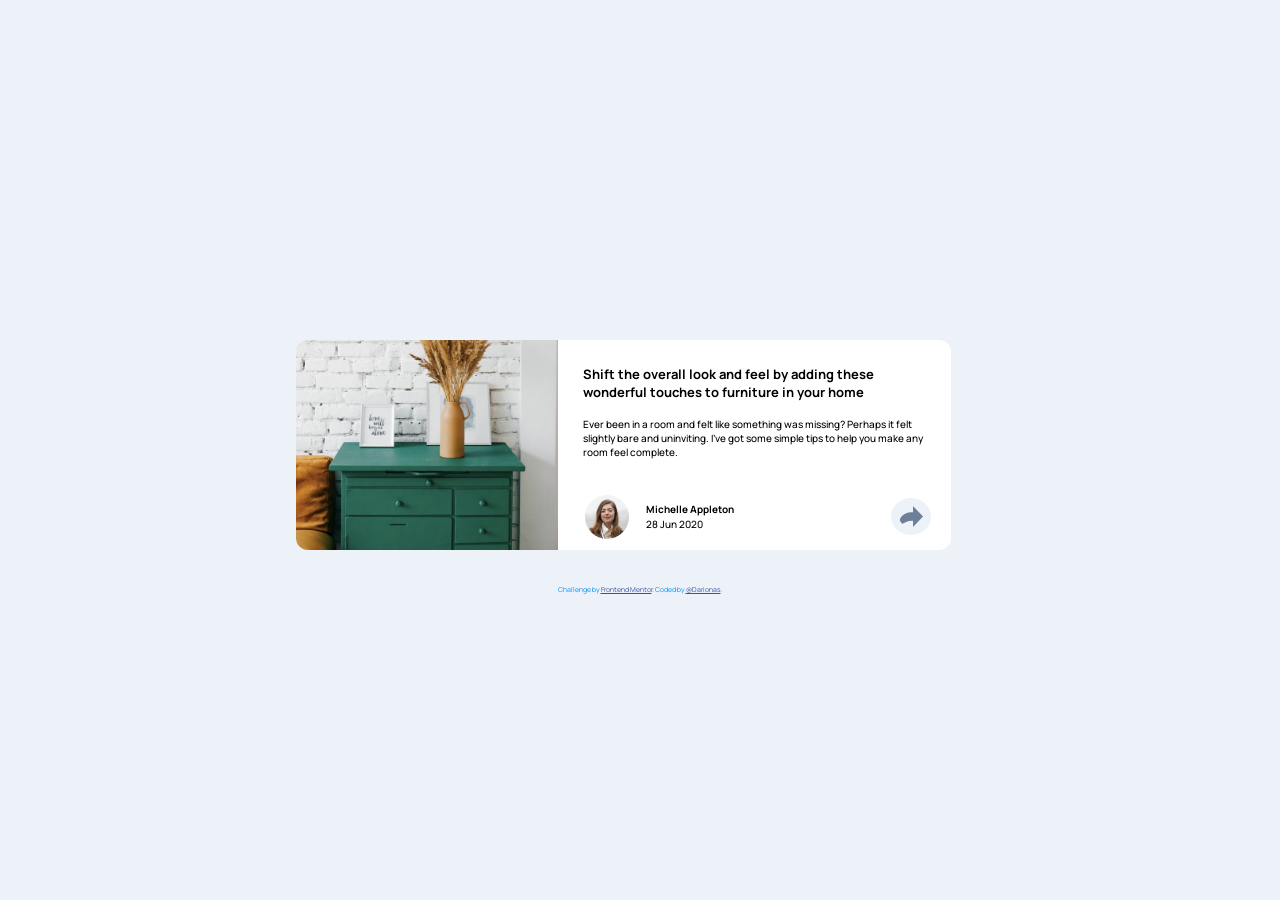
==== index.html @ d231f67f "Update index.html, main.css, main.js" ====
<!DOCTYPE html>
<html lang="en">
<head>
  <meta charset="UTF-8" />
  <title>Frontend Mentor | Interactive card details form</title>
  <meta name="viewport" content="width=device-width, initial-scale=1.0" />
  <meta name="keywords" content="Interactive card details form solution" />
  <meta name="description" content="Interactive card details form challenge on Frontend Mentor" />
  <meta name="author" content="Darius" />
  <link rel="icon" type="image/png" sizes="32x32" href="./images/favicon-32x32.png" />
  <link rel="stylesheet" href="main.css" />
  <script defer src="main.js"></script>
  <script src="https://ajax.googleapis.com/ajax/libs/jquery/3.6.0/jquery.min.js"></script>
</head>
<body>
    <div class="grid-container">
        <div class="imgo">
            <img class="drawing" src="images/drawers.jpg" alt="Drowing"/>
        </div>
        <main class="container">
            <h1 class="heading">Shift the overall look and feel by adding these wonderful touches to furniture in your home</h1>
            <article class="article">Ever been in a room and felt like something was missing? Perhaps it felt slightly bare and 
                uninviting. I've got some simple tips to help you make any room feel complete.
            </article>
            <div class="author">
                <img class="author_photo" src="images/avatar-michelle.jpg" alt="Author photo"/>
                <div class="about_author" >
                    <p class="author_name">Michelle Appleton</p>
                    <p class="date">28 Jun 2020</p>
                </div>
                <div class="arrow_btn">
                    <div class="tooltiptext">
                        <p class="share_tooltip">SHARE </p>
                        <img class="facebook_tooltip" src="images/icon-facebook.svg" alt="Facebook icon" />
                        <img class="twiter_tooltip" src="images/icon-twitter.svg" alt="Twitter icon" />
                        <img class="pinterest_tooltip" src="images/icon-pinterest.svg" alt="Pinterest icon" />
                    </div>
                    <img class="arrow_1" src="images/icon-share.svg" alt="Icon share"/>
                </div>
            </div>
            <div class="icons">
                <p class="text">SHARE</p>
                <img class="facebook_icon" src="images/icon-facebook.svg" alt="Facebook icon"/>
                <img class="twitter_icon" src="images/icon-twitter.svg" alt="Twitter icon"/>
                <img class="pinterest_icon" src="images/icon-pinterest.svg" alt="Pinterest icon"/>
                <img class="arrow_2" src="images/icon-sharew.svg" alt="Icon share"/>
            </div>
        </main>
        <div class="attribution">
            Challenge by <a href="https://www.frontendmentor.io?ref=challenge" target="_blank">Frontend Mentor</a>. 
            Coded by <a href="#">@Darionas</a>.
        </div>
    </div>
</body>
</html>
---- main.css ----
@import url('https://fonts.googleapis.com/css2?family=Manrope:wght@500;700&display=swap');
@import url(reset.css);
@import url(FM_part.css);


:root {
    /* colors */
    --clr-primary-bgr: hsl(210, 46%, 95%);
    --clr-secondary-bgr: hsl(0, 0%, 100%);
    --clr-vdark-grayishBlue:  hsl(217, 19%, 35%);
    --clr-darkBlue: hsl(214, 17%, 51%);
    --clr-grayishBlue: hsl(212, 23%, 69%);

    /* fonts */
    --ff-primary: 'Manrope', sans-serif;
    --fw-500: 500;
    --fw-700: 700;
    /* font-size: 13px; */
}

/* typography */
html {
    /* 62.5% of 16px browser font size is 10px */
    font-size: 62.5%;
    height: 100%;
}

body {
    /* It returns default value of browser (16px) */
    font-size: 1.6em;
    min-height: 100%;
}

p {
    line-height: 1.5;
}

/* typography end */

body {
    font-family: var(--ff-primary);
    background-color: var(--clr-primary-bgr);  
    display: flex;
    justify-content: center;
    align-items: center;
}

/*---------------------Mobile layout-------------------------*/

.grid-container {
    display: grid;
    grid-template-columns: 1fr;
    grid-template-rows: 40% 1fr 1fr;
    grid-template-areas:
        'imgo'
        'container'
        'attribution';
    min-width: 37.5rem;
    justify-items: center;
    /*border: 2px solid green;*/
}

/* style 1st component - mobile */
.imgo {
    display: grid;
    grid-template-columns: 1fr;
    grid-template-areas:
        'drawing';
    width: 80%;
    padding-top: 3rem;
    /*justify-self: center;*/
    /*border: 2px solid yellow;*/
}

.drawing {
    align-self: end;
    border-top-left-radius: 1.2rem;
    border-top-right-radius: 1.2rem;
}

/* style 2nd component - mobile */
.container {
    display: grid;
    grid-template-columns: 1fr;
    grid-template-areas:
        'heading'
        'article'
        'author'
        'icons';
    width: 80%;
    background-color: var(--clr-secondary-bgr); 
    border-bottom-left-radius: 1.2rem;
    border-bottom-right-radius: 1.2rem;   
    align-items: center;
    /*border: 2px solid green;*/
}

.heading {
    font-size: 4vw;
    font-weight: var(--fw-700);
    padding: 1.6rem 1.6rem 0.8rem 1.6rem;
    /*border: 2px solid green;*/
}

.article {
    font-size: 3.7vw;
    font-weight: var(--fw-500);
    padding: 0.8rem 1.6rem 2rem 1.6rem;
    /*border: 2px solid green;*/
}

.author {
    display: grid;
    grid-template-columns: 25% 50% 25%;
    grid-template-areas:
        'author_photo about_author arrow_btn';
    border-bottom-left-radius: 1.2rem;
    border-bottom-right-radius: 1.2rem;
    padding: 1.2rem 0 1.2rem 0;
    align-items: center;
    /*border: 2px solid green;*/
    /*display: none;*/
}

.author_photo {
    width: 60%;
    border-radius: 50%;
    justify-self: center;
    align-self: center;
    /*border: 2px solid green;*/
}

.about_author {
    display: grid;
    grid-template-columns: 1fr;
    grid-template-areas:
        'author_name'
        'date';
    width: 100%;
    justify-items: start;
    /*border: 2px solid green;*/
}

.author_name {
    font-size: 3vw;
    font-weight: var(--fw-700);
    width: 100%;
    align-self: end;
    /*border: 2px solid green;*/
}

.date {
    width: 100%;
    font-size: 3vw;
    font-weight: var(--fw-500);
    /*border: 2px solid green;*/
}

.arrow_btn {
    display: grid;
    grid-template-columns: 1fr;
    grid-template-areas:
        'tooltiptext'
        'arrow_1';
    width: 9vw;
    justify-self: end;
    margin-right: 2rem;
    /*border: 2px solid green;*/
}

.tooltiptext > * {
    display: none;
}

.arrow_1 {
    width: 100%;
    padding: 1.8vw;
    border-radius: 50%;
    justify-self: center;
    align-self: center;
    background-color: var(--clr-primary-bgr);
    /*border: 2px solid green;*/
}

.icons {
    display: grid;
    grid-template-columns: 1.5fr 1fr 1fr 1fr 1fr 1fr;
    grid-template-areas:
        'text facebook_icon twitter_icon pinterest_icon . arrow_2';
    border-bottom-left-radius: 1.2rem;
    border-bottom-right-radius: 1.2rem;
    background-color: var(--clr-vdark-grayishBlue);
    padding: 2.5rem 0 2.5rem 0;
    display: none;
    /*border: 2px solid green;*/
}

.text {
    font-size: 2.6vw;
    font-weight: var(--fw-500);
    color: var(--clr-grayishBlue);
    letter-spacing: 0.4rem;
    justify-self: center;
    align-self: center;
}

.facebook_icon {
    width: 5.5vw;
    justify-self: center;
    align-self: center;
}

.twitter_icon {
    width: 5.5vw;
    justify-self: center;
    align-self: center;
}

.pinterest_icon {
    width: 5.5vw;
    justify-self: center;
    align-self: center;
}

.arrow_2 {
    width: 6vw;
    border-radius: 50%;
    padding: 0.5rem;
    margin-right: 3rem;
    justify-self: center;
    align-self: center;
    color: white;
    background-color: var(--clr-darkBlue);
    /*border: 2px solid green;*/
}

@media only screen and (max-width: 330px) {
    
    .grid-container {
        margin-left: 7rem;
    }

    .arrow_1 {
        width: 10vw;
    }

}

/* style 3rd component - mobile */
/* 3rd component styled in external stylesheet */


/*---------------------Desktop layout-------------------------*/
@media screen and (min-width: 48rem) {
   /* * {
        border: 2px solid green;
    }*/

    .grid-container {
        grid-template-columns: 0.4fr 0.6fr;
        grid-template-rows: 1fr 0.2fr;
        grid-template-areas:
            'imgo container'
            'attribution attribution';
        gap: 0;
        padding-top: 4rem;
        justify-items: center;
        /*border: 2px solid red;*/
    }
        
    .imgo {
        justify-self: end;
        align-items: start;
        padding-top: 0;
        /*border: 2px solid yellow;*/
    }

    .drawing {
        border-bottom-left-radius: 1.2rem;
        border-top-right-radius: 0;
        height: 100%;
    }

    .container {
        justify-self: start;
        align-self: start;
        border-bottom-left-radius: 0;
        border-top-right-radius: 1.2rem;
        height: 100%;
        position: relative;
        /*border: 2px solid blue;*/
    }

    .heading {
        font-size: 1.3rem;
        padding: 2.5rem 2.5rem 0.5rem 2.5rem;
    }

    .article {
        font-size: 1rem;
        /*padding: 0.8rem 1.6rem 1rem 2.5rem;*/
        padding: 1rem 2.5rem 0.5rem 2.5rem;
    }

    .author {
        border-bottom-left-radius: 0;
        padding: 1rem 0 1rem 0;
        margin-top: 2rem;
        visibility: visible;
        /*border: 2px solid green;*/
    }

     .author_photo {
        width: 45%;
    }

    .author_name {
        font-size: 1rem;
        margin-left: -1rem;
    }

    .date {
        font-size: 1rem;
        margin-left: -1rem;
    }

    .arrow_btn {
        width: 4rem;
        position: relative;
    }

    .arrow_1 {
        padding: 0.8rem; 
    }

    .tooltiptext {
        display: grid;
        grid-template-columns: 1fr 1fr 1fr 1fr;
        grid-template-areas:
            'share_tooltip facebook_tooltip twiter_tooltip pinterest_tooltip';
        gap: 0.4rem;
        background-color: var(--clr-vdark-grayishBlue);
        width: 20rem;
        justify-self: center;
        justify-items: center;
        align-items: center;
        border-radius: 0.8rem;
        padding: 1.2rem 1.4rem 1.2rem 1.4rem;
        z-index: 1;
        position: absolute;
        bottom: 2rem;
        display: none;
        /*border: 2px solid green;*/
    }

    .tooltiptext::after {
        content: "";
        position: absolute;
        top: 100%;
        left: 50%;
        margin-left: -1rem;
        border-width: 1rem;
        border-style: solid;
        border-color: var(--clr-vdark-grayishBlue) transparent transparent transparent;
      }  

      [class*='_tooltip'] {
         width: 50%;
         display: grid;
    }

    .share_tooltip{
        width: 100%;
        font-size: 1rem;
        letter-spacing: 0.3rem;
        color: var(--clr-grayishBlue);
        justify-self: center;
    }

    .icons {
        display: none;
    }

/* style 1st component - desktop */

/* style 2nd component - desktop */
    
/* style 3rd component - desktop */
    
}
/*------------------grid area names---------------------------*/

.imgo {
    grid-area: imgo;
}

.drawing {
    grid-area: drawing;
}

.container {
    grid-area: container;
}

.heading {
    grid-area: heading;
}

.article {
    grid-area: article;
}

.author {
    grid-area: author;
}

.author_photo {
    grid-area: author_photo;
}

.about_author {
    grid-area: about_author;
}

.author_name {
    grid-area: author_name;
}

.date {
    grid-area: date;
}

.arrow_btn {
    grid-area: arrow_btn;
}

.arrow_1 {
    grid-area: arrow_1;
}

.tooltiptext {
    grid-area: tooltiptext;
}

.share_tooltip {
    grid-area: share_tooltip;
}

.facebook_tooltip {
    grid-area: facebook_tooltip;
}

.twiter_tooltip {
    grid-area: twiter_tooltip;
}

.pinterest_tooltip {
    grid-area: pinterest_tooltip;
}

.icons {
    grid-area: icons;
}

.text {
    grid-area: text;
}

.facebook_icon {
    grid-area: facebook_icon;
}

.twitter_icon {
    grid-area: twitter_icon;
}

.pinterest_icon {
    grid-area: pinterest_icon;
}

.arrow_2 {
    grid-area: arrow_2;
}

.attribution {
    grid-area: attribution;
}
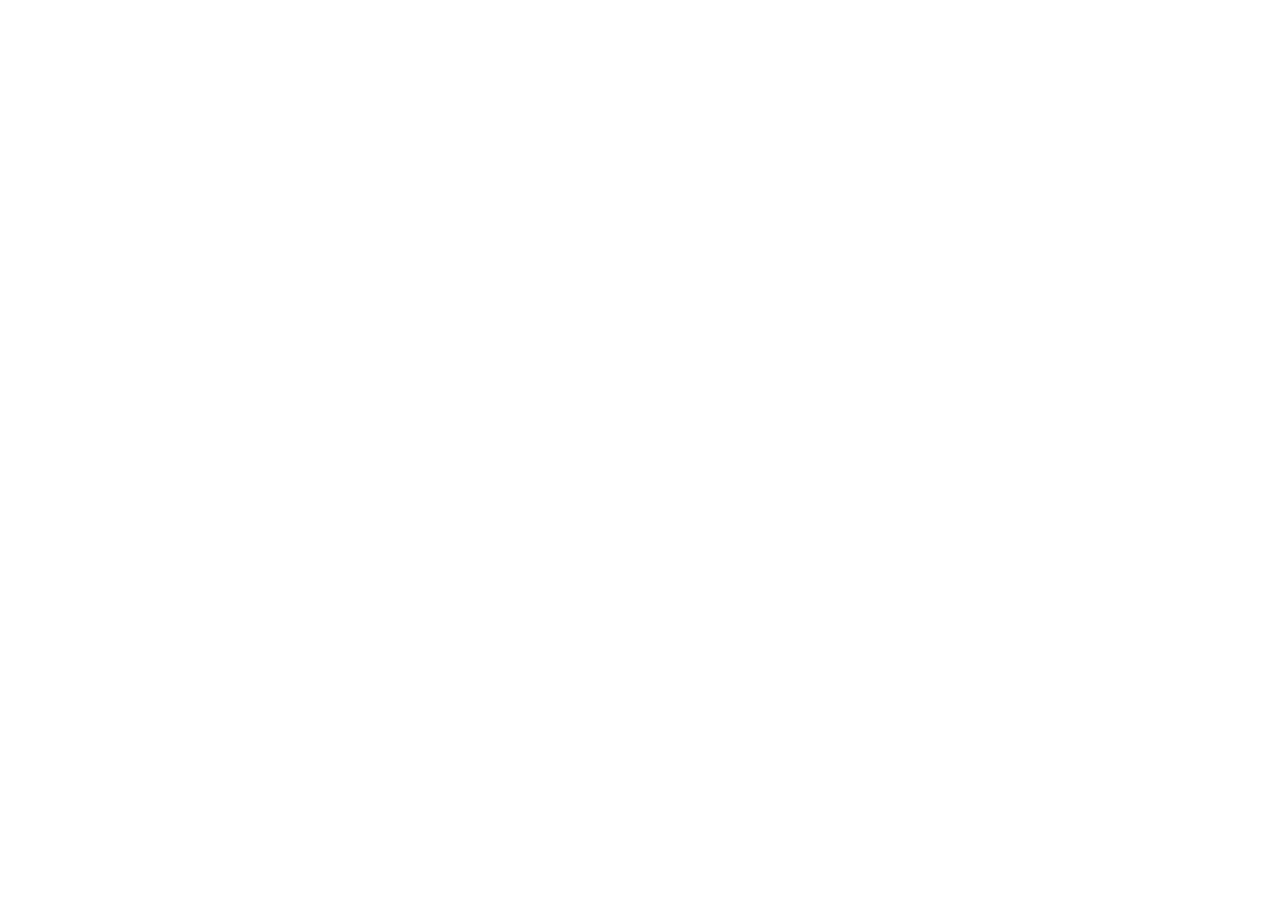
==== commit 671d3bab: "initial commit" ====
--- a/index.html
+++ b/index.html
@@ -1,55 +1,18 @@
 <!DOCTYPE html>
 <html lang="en">
 <head>
-  <meta charset="UTF-8" />
-  <title>Frontend Mentor | Interactive card details form</title>
-  <meta name="viewport" content="width=device-width, initial-scale=1.0" />
-  <meta name="keywords" content="Interactive card details form solution" />
-  <meta name="description" content="Interactive card details form challenge on Frontend Mentor" />
-  <meta name="author" content="Darius" />
-  <link rel="icon" type="image/png" sizes="32x32" href="./images/favicon-32x32.png" />
-  <link rel="stylesheet" href="main.css" />
-  <script defer src="main.js"></script>
-  <script src="https://ajax.googleapis.com/ajax/libs/jquery/3.6.0/jquery.min.js"></script>
+    <meta charset="UTF-8">
+    <meta name="viewport" content="width=device-width, initial-scale=1.0">
+    <link rel="icon" type="image/png" sizes="32x32" href="./images/favicon-32x32.png">
+    <title>Frontend Mentor | Article preview component</title>
+
+    <link rel="stylesheet" href="reset.css">
+    <link rel="stylesheet" href="styles.css">
+    <link rel="stylesheet" href="FM_part.css">
+    <script defer src="script.js"></script>
 </head>
 <body>
-    <div class="grid-container">
-        <div class="imgo">
-            <img class="drawing" src="images/drawers.jpg" alt="Drowing"/>
-        </div>
-        <main class="container">
-            <h1 class="heading">Shift the overall look and feel by adding these wonderful touches to furniture in your home</h1>
-            <article class="article">Ever been in a room and felt like something was missing? Perhaps it felt slightly bare and 
-                uninviting. I've got some simple tips to help you make any room feel complete.
-            </article>
-            <div class="author">
-                <img class="author_photo" src="images/avatar-michelle.jpg" alt="Author photo"/>
-                <div class="about_author" >
-                    <p class="author_name">Michelle Appleton</p>
-                    <p class="date">28 Jun 2020</p>
-                </div>
-                <div class="arrow_btn">
-                    <div class="tooltiptext">
-                        <p class="share_tooltip">SHARE </p>
-                        <img class="facebook_tooltip" src="images/icon-facebook.svg" alt="Facebook icon" />
-                        <img class="twiter_tooltip" src="images/icon-twitter.svg" alt="Twitter icon" />
-                        <img class="pinterest_tooltip" src="images/icon-pinterest.svg" alt="Pinterest icon" />
-                    </div>
-                    <img class="arrow_1" src="images/icon-share.svg" alt="Icon share"/>
-                </div>
-            </div>
-            <div class="icons">
-                <p class="text">SHARE</p>
-                <img class="facebook_icon" src="images/icon-facebook.svg" alt="Facebook icon"/>
-                <img class="twitter_icon" src="images/icon-twitter.svg" alt="Twitter icon"/>
-                <img class="pinterest_icon" src="images/icon-pinterest.svg" alt="Pinterest icon"/>
-                <img class="arrow_2" src="images/icon-sharew.svg" alt="Icon share"/>
-            </div>
-        </main>
-        <div class="attribution">
-            Challenge by <a href="https://www.frontendmentor.io?ref=challenge" target="_blank">Frontend Mentor</a>. 
-            Coded by <a href="#">@Darionas</a>.
-        </div>
-    </div>
+
+ 
 </body>
 </html>
--- a/FM_part.css
+++ b/FM_part.css
@@ -0,0 +1,16 @@
+/* Frontend Mentor part*/
+.attribution { 
+    font-size: 0.6875rem;
+    position: relative;
+    bottom: 0;
+    margin-block-start: 3em;
+    padding: .5em;
+    text-align: center;
+    color: rgb(3, 146, 248);
+    width: 75%;
+    align-self: center;
+    justify-self: center;
+}
+
+.attribution a { color: hsl(228, 45%, 44%); }
+/*-------------------------------------------------*/
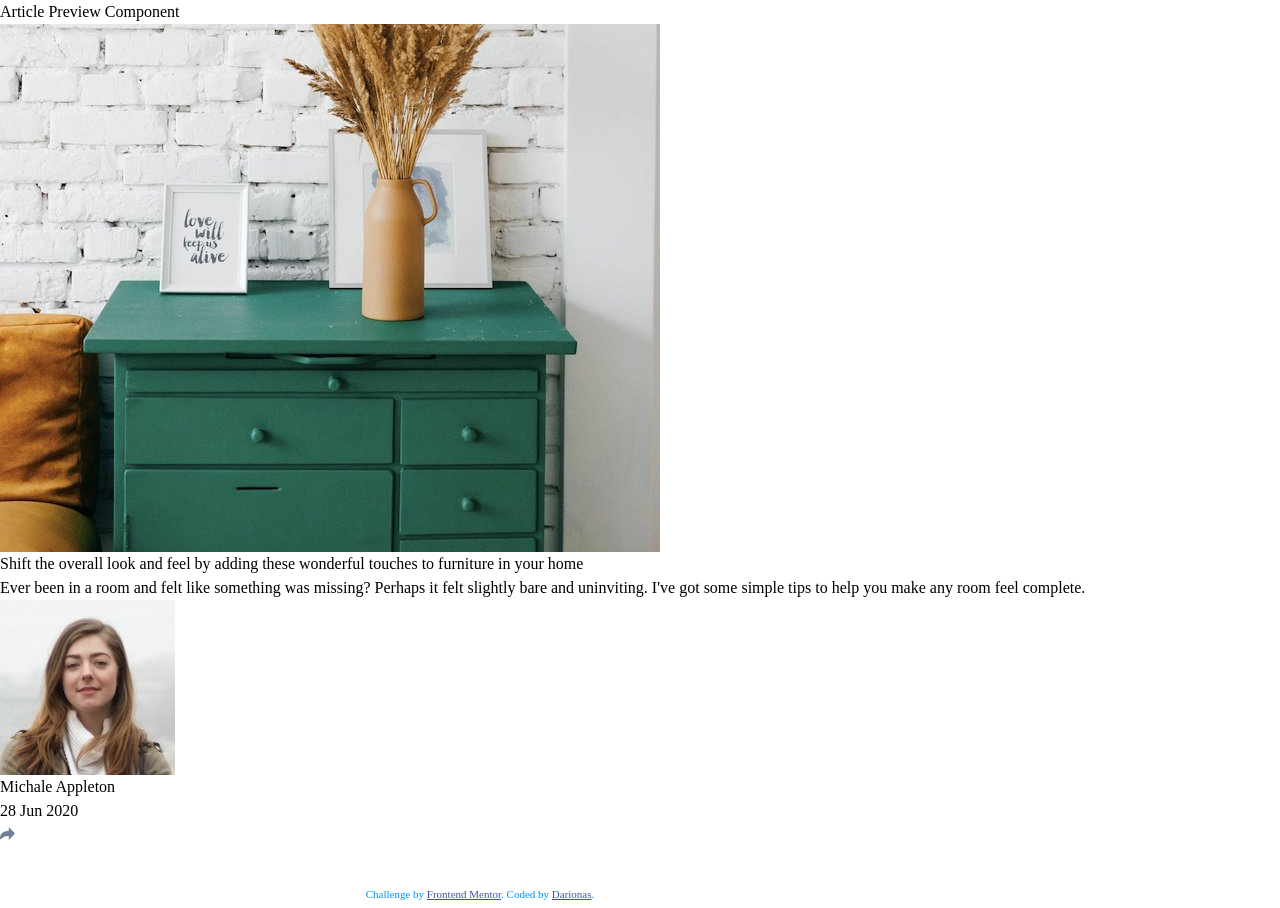
==== commit 1c98b3bc: "html_layout_created" ====
--- a/index.html
+++ b/index.html
@@ -12,7 +12,31 @@
     <script defer src="script.js"></script>
 </head>
 <body>
-
- 
+    <header>
+        <h1>Article Preview Component</h1>
+    </header>
+    <main>
+        <article class="article-preview">
+            <img src="./images/drawers.jpg" alt="Drawers">
+            <h2>Shift the overall look and feel by adding these wonderful touches to furniture in your home</h2>
+            <p>Ever been in a room and felt like something was missing? Perhaps it felt slightly bare and 
+                uninviting. I've got some simple tips to help you make any room feel complete.
+            </p>
+            <div>
+                <div class="profile__container" >
+                    <img src="./images/avatar-michelle.jpg" alt="Profile Picture">
+                    <div class="profile__info" >
+                        <p class="profile__name text-preset-2B">Michale Appleton</p>
+                        <date class="profile__date text-preset-2M">28 Jun 2020</date>
+                    </div>
+                </div>
+                <span class="share__icon share__icon--default" ><svg xmlns="http://www.w3.org/2000/svg" width="15" height="13"><path fill="#6E8098" d="M15 6.495L8.766.014V3.88H7.441C3.33 3.88 0 7.039 0 10.936v2.049l.589-.612C2.59 10.294 5.422 9.11 8.39 9.11h.375v3.867L15 6.495z"/></svg></span>
+            </div>
+        </article>
+    </main>
+    <footer class="attribution container">
+        Challenge by <a href="https://www.frontendmentor.io?ref=challenge" target="_blank">Frontend Mentor</a>. 
+        Coded by <a href="https://www.frontendmentor.io/profile/Darionas">Darionas</a>.
+    </footer>
 </body>
 </html>
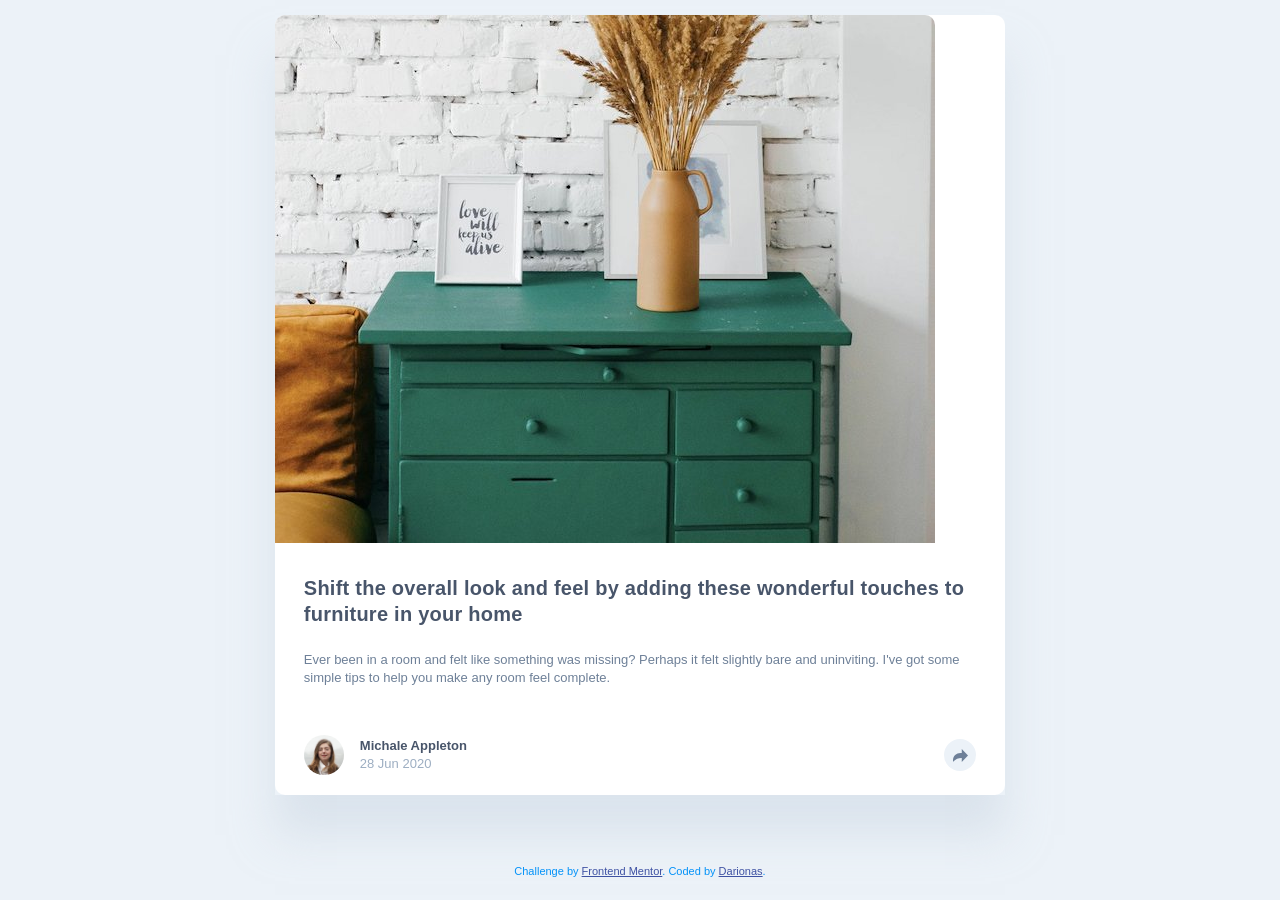
==== commit cdaa0026: "created_mobile_layout" ====
--- a/index.html
+++ b/index.html
@@ -12,29 +12,46 @@
     <script defer src="script.js"></script>
 </head>
 <body>
-    <header>
+    <header class="sr-only">
         <h1>Article Preview Component</h1>
     </header>
-    <main>
-        <article class="article-preview">
-            <img src="./images/drawers.jpg" alt="Drawers">
-            <h2>Shift the overall look and feel by adding these wonderful touches to furniture in your home</h2>
-            <p>Ever been in a room and felt like something was missing? Perhaps it felt slightly bare and 
-                uninviting. I've got some simple tips to help you make any room feel complete.
-            </p>
-            <div>
-                <div class="profile__container" >
+    <main class="main__content">
+        <article class="article__preview">
+            <img class="furnAccessories_img" src="./images/drawers.jpg" alt="Drawers">
+            <div class="article__preview-content">
+                <h2 class="text-preset-1" >Shift the overall look and feel by adding these wonderful touches to furniture in your home</h2>
+                <p class="para text-preset-2M" >Ever been in a room and felt like something was missing? Perhaps it felt slightly bare and 
+                   uninviting. I've got some simple tips to help you make any room feel complete.
+                </p>
+                <div class="profile__container">
                     <img src="./images/avatar-michelle.jpg" alt="Profile Picture">
                     <div class="profile__info" >
                         <p class="profile__name text-preset-2B">Michale Appleton</p>
-                        <date class="profile__date text-preset-2M">28 Jun 2020</date>
+                        <time class="profile__time text-preset-2M">28 Jun 2020</time>
                     </div>
+                    <span class="share__icon share__icon--default" ><svg xmlns="http://www.w3.org/2000/svg" width="15" height="13"><path fill="#6E8098" d="M15 6.495L8.766.014V3.88H7.441C3.33 3.88 0 7.039 0 10.936v2.049l.589-.612C2.59 10.294 5.422 9.11 8.39 9.11h.375v3.867L15 6.495z"/></svg></span>
                 </div>
-                <span class="share__icon share__icon--default" ><svg xmlns="http://www.w3.org/2000/svg" width="15" height="13"><path fill="#6E8098" d="M15 6.495L8.766.014V3.88H7.441C3.33 3.88 0 7.039 0 10.936v2.049l.589-.612C2.59 10.294 5.422 9.11 8.39 9.11h.375v3.867L15 6.495z"/></svg></span>
+            </div>
+            <div class="shareToast__content shareToast__content--mobile">
+                <span class="shareToast__label text-preset-3">share</span>
+                <div class="shareToast__content--mobile-links">
+                    <span><img src="./images/icon-facebook.svg" alt="Facebook Icon"></span>
+                    <span><img src="./images/icon-twitter.svg" alt="Twitter Icon"></span>
+                    <span><img src="./images/icon-pinterest.svg" alt="Pinterest Icon"></span>
+                </div>
+                <span class="share__icon share__icon--active" ><svg xmlns="http://www.w3.org/2000/svg" width="15" height="13"><path fill="#6E8098" d="M15 6.495L8.766.014V3.88H7.441C3.33 3.88 0 7.039 0 10.936v2.049l.589-.612C2.59 10.294 5.422 9.11 8.39 9.11h.375v3.867L15 6.495z"/></svg></span>
+            </div>
+            <div class="shareToast__content shareToast__content--desktop">
+                <span class="shareToast__label text-preset-3">share</span>
+                <div class="shareToast__content--desktop-links">
+                    <span><img src="./images/icon-facebook.svg" alt="Facebook Icon"></span>
+                    <span><img src="./images/icon-twitter.svg" alt="Twitter Icon"></span>
+                    <span><img src="./images/icon-pinterest.svg" alt="Pinterest Icon"></span>
+                </div>
             </div>
         </article>
     </main>
-    <footer class="attribution container">
+    <footer class="attribution">
         Challenge by <a href="https://www.frontendmentor.io?ref=challenge" target="_blank">Frontend Mentor</a>. 
         Coded by <a href="https://www.frontendmentor.io/profile/Darionas">Darionas</a>.
     </footer>
--- a/styles.css
+++ b/styles.css
@@ -0,0 +1,243 @@
+:root {
+    /* COLOR PALETTE */
+    --clr-white: #ffffff;
+    --clr-grey-900: #48556a;
+    --clr-grey-500: #6e8098;
+    --clr-grey-400: #9daec2;
+    --clr-grey-200: #ecf2f8;
+    
+    /* TYPOGRAPHY */
+    --ff-primary: 'Manrope', sans-serif;
+
+    --fw-regular: 400;
+    --fw-medium: 500;
+    --fw-bold: 700;
+
+    --fs-20: 1.25rem; /* 20px */
+    --fs-13: 0.8125rem; /* 13px */
+
+    --lh-130: 130%; 
+    --lh-140: 140%; 
+
+    --ls-025: 0.25px;
+    --ls-12: 0.12;
+    --ls-25: 0.25;
+
+    /* SPACING */
+    --spacing-0: 0; /* 0px */
+    --spacing-200: 1rem; /* 16px */
+    --spacing-300: 1.5rem; /* 24px */
+    --spacing-400: 2rem; /* 32px */
+    --spacing-500: 2.5rem; /* 40px */
+    --spacing-600: 3rem; /* 48px */
+    --spacing-700: 3.5rem; /* 56px */
+    --spacing-800: 4rem; /* 64px */
+    --spacing-1300: 6.5rem; /* 104px */
+    --spacing-2000: 10rem; /* 160px */
+    
+}
+
+.text-preset-1 {
+    font-size: var(--fs-20);
+    line-height: var(--lh-130);
+    letter-spacing: var(--ls-025);
+    font-weight: var(--fw-bold);
+}
+
+.text-preset-2M {
+    font-size: var(--fs-13);
+    line-height: var(--lh-140);
+    letter-spacing: var(--ls-12);
+    font-weight: var(--fw-medium);
+}
+
+.text-preset-2B {
+    font-size: var(--fs-13);
+    line-height: var(--lh-140);
+    letter-spacing: var(--ls-12);
+    font-weight: var(--fw-bold);
+}
+
+.text-preset-3 {
+    font-size: var(--fs-13);
+    line-height: var(--lh-140);
+    letter-spacing: var(--ls-25);
+    font-weight: var(--fw-regular);
+    text-transform: uppercase;
+}
+
+/* SHARE TOAST */
+.shareToast__content {
+    display: flex;
+    gap: var(--spacing-300); /* 24px */
+    align-items: center;
+    background-color: var(--clr-grey-900);
+    padding: 1.2em 2.4em;
+    position: relative;
+    box-shadow: 0px 4px 4px 0px rgba(0, 0, 0, 0.25);
+}
+
+.shareToast__content--mobile {
+    border-bottom-left-radius: 10px;
+    border-bottom-right-radius: 10px;
+}
+
+.shareToast__content--desktop {
+    border-radius: 10px;
+    max-width: 15em;
+}
+
+.shareToast__content--desktop::after {
+    content: '';
+    position: absolute;
+    bottom: -10px;
+    left: 50%;
+    transform: translateX(-50%) rotate(180deg);
+    width: 1rem;
+    height: 0.7rem;
+    background-color: var(--clr-grey-900);
+    clip-path: polygon(50% 0%, 0% 100%, 100% 100%);
+}
+
+.shareToast__label {
+    color: var(--clr-grey-400);
+}
+
+.shareToast__content--mobile-links,
+.shareToast__content--desktop-links {
+    display: flex;
+    gap: var(--spacing-200); /* 16px */
+}
+
+/* PROFILE & DATE */
+.profile__container {
+    display: flex;
+    align-items: center;
+    align-self: center;
+    gap: var(--spacing-200); /* 16px */
+    max-height: 3em;
+}
+
+.profile__container img {
+    border-radius: 50%;
+    width: 2.5em;
+    height: 2.5em;
+}
+
+.profile__info {
+    line-height: 0.5em;
+}
+
+.profile__time {
+    color: var(--clr-grey-400);
+}
+
+/* SHARE BUTTON */
+.share__buttons {
+    display: grid;
+    align-self: center;
+    gap: var(--spacing-300); /* 24px */
+    max-height: 10em; /* 120px */
+}
+
+.share__icon {
+    display: flex;
+    align-items: center;
+    justify-content: center;
+    width: 2em;
+    height: 2em;
+    border-radius: 50%;
+    cursor: pointer;
+}
+
+.share__icon--default {
+    background-color: var(--clr-grey-200);
+}
+
+.share__icon--default svg path {
+    fill: var(--clr-grey-500);
+}
+
+.share__icon--active {
+    background-color: var(--clr-grey-500);
+}
+
+.share__icon--active svg path {
+    fill: var(--clr-white);
+}
+
+body {
+    display: grid;
+    align-items: center;
+    font-family: var(--ff-primary);
+    background-color: var(--clr-grey-200);
+    color: var(--clr-grey-900);
+    margin: 0;
+    padding: 0;
+}
+
+.sr-only {
+    position: absolute;
+    width: 1px;
+    height: 1px;
+    padding: 0;
+    margin: -1px;
+    overflow: hidden;
+    clip: rect(0, 0, 0, 0);
+    white-space: nowrap;
+    border: 0;
+}
+
+.main__content {
+    display: grid;
+    justify-self: center;
+    width: 90%;
+    max-width: 730px;
+    box-shadow: 0px 40px 40px rgba(201, 213, 225, 0.5);
+}
+
+.article__preview {
+    display: grid;
+    gap: var(--spacing-400); /* 32px */
+    background-color: var(--clr-white);
+    border-radius: 10px;
+    position: relative;
+}
+
+.furnAccessories_img {
+    border-top-left-radius: 10px;
+    border-top-right-radius: 10px;
+}
+
+.article__preview-content {
+    padding: 0 1.8rem 1.2rem 1.8rem;
+}
+
+.para {
+    margin-block: 1.5rem 3rem;
+    color: var(--clr-grey-500);
+}
+
+.share__icon {
+    margin-inline-start: auto;
+}
+
+.attribution {
+    width: 90%;
+    max-width: 730px;
+    margin-inline: auto;
+}
+
+.shareToast__content--mobile {
+    position: absolute;
+    bottom: 0px;
+    width: 100%;
+    display: none;
+}
+
+.shareToast__content--desktop {
+    position: absolute;
+    bottom: 0px;
+    width: 100%;
+    display: none;
+}
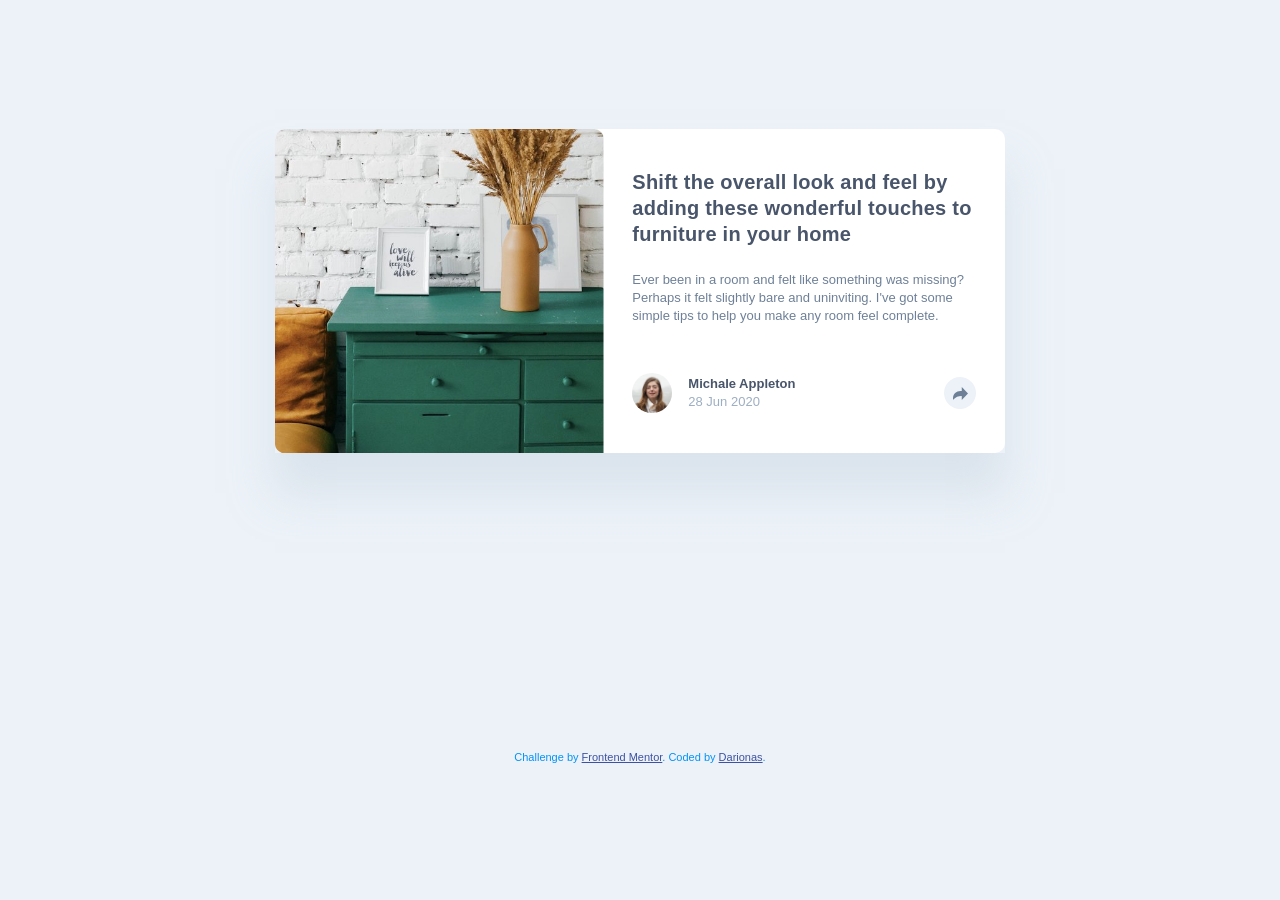
==== commit 282c7ef2: "set image's properties for differ layouts" ====
--- a/index.html
+++ b/index.html
@@ -17,14 +17,16 @@
     </header>
     <main class="main__content">
         <article class="article__preview">
-            <img class="furnAccessories_img" src="./images/drawers.jpg" alt="Drawers">
+            <div class="img__container" >
+                <img class="furnAccessories_img" src="./images/drawers.jpg" alt="Drawers and accessories">
+            </div>
             <div class="article__preview-content">
                 <h2 class="text-preset-1" >Shift the overall look and feel by adding these wonderful touches to furniture in your home</h2>
                 <p class="para text-preset-2M" >Ever been in a room and felt like something was missing? Perhaps it felt slightly bare and 
                    uninviting. I've got some simple tips to help you make any room feel complete.
                 </p>
                 <div class="profile__container">
-                    <img src="./images/avatar-michelle.jpg" alt="Profile Picture">
+                    <img src="./images/avatar-michelle.jpg" alt="Michale Appleton">
                     <div class="profile__info" >
                         <p class="profile__name text-preset-2B">Michale Appleton</p>
                         <time class="profile__time text-preset-2M">28 Jun 2020</time>
--- a/styles.css
+++ b/styles.css
@@ -166,6 +166,7 @@
     fill: var(--clr-white);
 }
 
+/* MOBILE LAYOUT */
 body {
     display: grid;
     align-items: center;
@@ -191,22 +192,30 @@
 .main__content {
     display: grid;
     justify-self: center;
-    width: 90%;
+    width: 80%;
     max-width: 730px;
     box-shadow: 0px 40px 40px rgba(201, 213, 225, 0.5);
 }
 
 .article__preview {
     display: grid;
-    gap: var(--spacing-400); /* 32px */
     background-color: var(--clr-white);
     border-radius: 10px;
     position: relative;
 }
 
-.furnAccessories_img {
+
+.img__container {
     border-top-left-radius: 10px;
     border-top-right-radius: 10px;
+    overflow: hidden;
+}
+
+.furnAccessories_img {
+    transform: scaleY(1.15);
+    transform-origin: center;
+    object-fit: cover;
+    clip-path: polygon(0 0, 100% 0, 100% 83%, 0 83%);
 }
 
 .article__preview-content {
@@ -240,4 +249,33 @@
     bottom: 0px;
     width: 100%;
     display: none;
-}+}
+
+/* TABLET LAYOUT */
+@media (min-width: 45rem) {
+
+    .article__preview {
+        grid-template-columns: 45% 55%;
+        gap: 0;
+    }
+
+    .article__preview-content {
+        padding-block: 2.5rem;
+    }
+
+    .furnAccessories_img {
+        border-top-right-radius: 0px;
+        border-bottom-left-radius: 10px;
+        height: 100%;
+        width: 100%;
+        object-fit: fill;
+        transform: scaleX(1.25);
+        transform-origin: left;
+        clip-path: polygon(0 0, 80% 0, 80% 100%, 0 100%);
+        
+    }
+
+}
+
+/* DESKTOP LAYOUT */
+/* None */
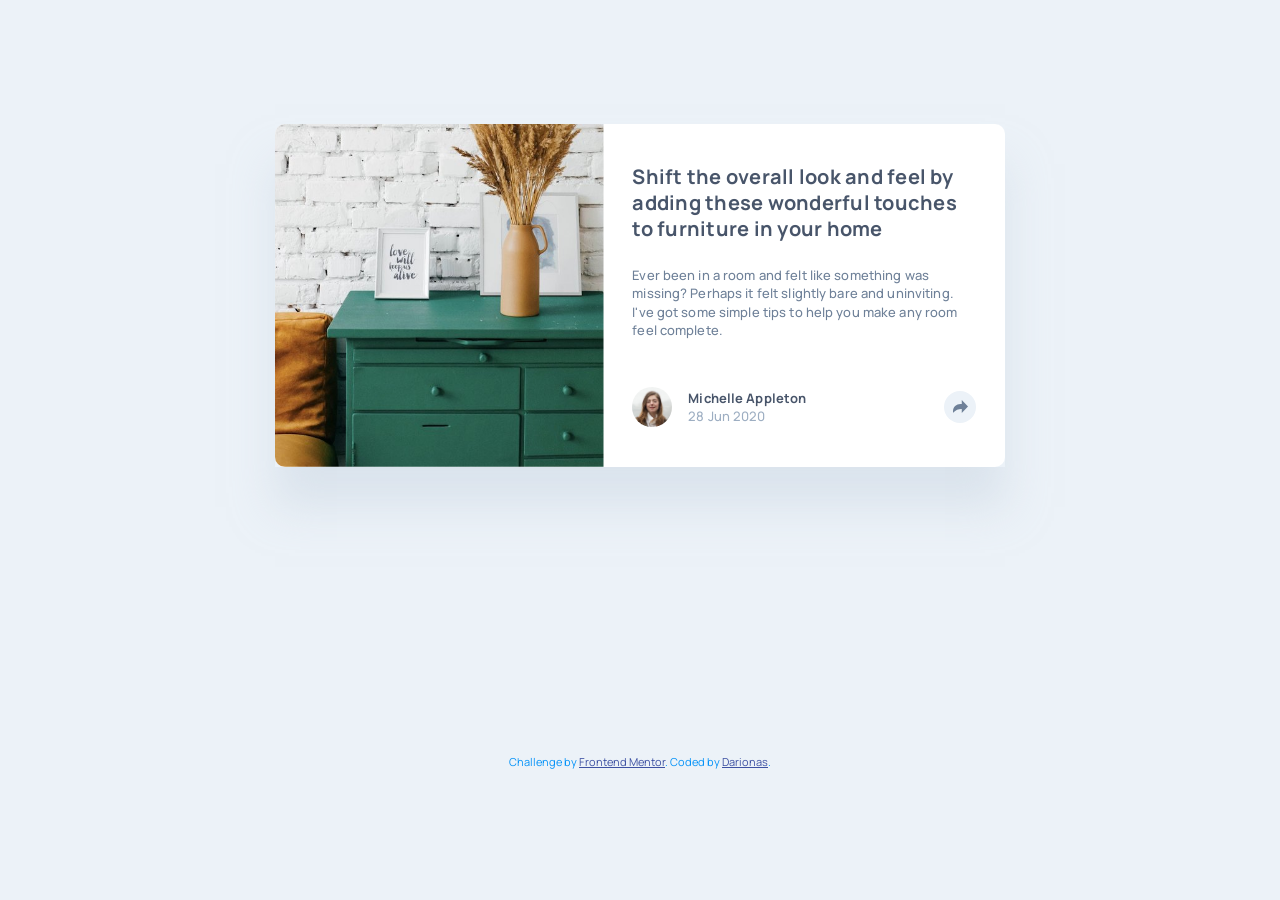
==== commit f227c115: "created javaScript functionalities" ====
--- a/index.html
+++ b/index.html
@@ -5,7 +5,9 @@
     <meta name="viewport" content="width=device-width, initial-scale=1.0">
     <link rel="icon" type="image/png" sizes="32x32" href="./images/favicon-32x32.png">
     <title>Frontend Mentor | Article preview component</title>
-
+    <link rel="preconnect" href="https://fonts.googleapis.com">
+    <link rel="preconnect" href="https://fonts.gstatic.com" crossorigin>
+    <link href="https://fonts.googleapis.com/css2?family=Manrope:wght@400;500;700&display=swap" rel="stylesheet">
     <link rel="stylesheet" href="reset.css">
     <link rel="stylesheet" href="styles.css">
     <link rel="stylesheet" href="FM_part.css">
@@ -26,26 +28,17 @@
                    uninviting. I've got some simple tips to help you make any room feel complete.
                 </p>
                 <div class="profile__container">
-                    <img src="./images/avatar-michelle.jpg" alt="Michale Appleton">
+                    <img src="./images/avatar-michelle.jpg" alt="Michelle Appleton">
                     <div class="profile__info" >
-                        <p class="profile__name text-preset-2B">Michale Appleton</p>
+                        <p class="profile__name text-preset-2B">Michelle Appleton</p>
                         <time class="profile__time text-preset-2M">28 Jun 2020</time>
                     </div>
-                    <span class="share__icon share__icon--default" ><svg xmlns="http://www.w3.org/2000/svg" width="15" height="13"><path fill="#6E8098" d="M15 6.495L8.766.014V3.88H7.441C3.33 3.88 0 7.039 0 10.936v2.049l.589-.612C2.59 10.294 5.422 9.11 8.39 9.11h.375v3.867L15 6.495z"/></svg></span>
+                    <button class="share__icon" type="button" aria-expanded="false" aria-label="Share this article"><svg xmlns="http://www.w3.org/2000/svg" width="15" height="13"><path fill="#6E8098" d="M15 6.495L8.766.014V3.88H7.441C3.33 3.88 0 7.039 0 10.936v2.049l.589-.612C2.59 10.294 5.422 9.11 8.39 9.11h.375v3.867L15 6.495z"/></svg></button>
                 </div>
             </div>
-            <div class="shareToast__content shareToast__content--mobile">
+            <div class="shareToast__content">
                 <span class="shareToast__label text-preset-3">share</span>
-                <div class="shareToast__content--mobile-links">
-                    <span><img src="./images/icon-facebook.svg" alt="Facebook Icon"></span>
-                    <span><img src="./images/icon-twitter.svg" alt="Twitter Icon"></span>
-                    <span><img src="./images/icon-pinterest.svg" alt="Pinterest Icon"></span>
-                </div>
-                <span class="share__icon share__icon--active" ><svg xmlns="http://www.w3.org/2000/svg" width="15" height="13"><path fill="#6E8098" d="M15 6.495L8.766.014V3.88H7.441C3.33 3.88 0 7.039 0 10.936v2.049l.589-.612C2.59 10.294 5.422 9.11 8.39 9.11h.375v3.867L15 6.495z"/></svg></span>
-            </div>
-            <div class="shareToast__content shareToast__content--desktop">
-                <span class="shareToast__label text-preset-3">share</span>
-                <div class="shareToast__content--desktop-links">
+                <div class="shareToast__content--social">
                     <span><img src="./images/icon-facebook.svg" alt="Facebook Icon"></span>
                     <span><img src="./images/icon-twitter.svg" alt="Twitter Icon"></span>
                     <span><img src="./images/icon-pinterest.svg" alt="Pinterest Icon"></span>
@@ -54,7 +47,7 @@
         </article>
     </main>
     <footer class="attribution">
-        Challenge by <a href="https://www.frontendmentor.io?ref=challenge" target="_blank">Frontend Mentor</a>. 
+        Challenge by <a href="https://www.frontendmentor.io?ref=challenge" target="_blank" rel="noopener noreferrer">Frontend Mentor</a>. 
         Coded by <a href="https://www.frontendmentor.io/profile/Darionas">Darionas</a>.
     </footer>
 </body>
--- a/styles.css
+++ b/styles.css
@@ -19,9 +19,9 @@
     --lh-130: 130%; 
     --lh-140: 140%; 
 
-    --ls-025: 0.25px;
-    --ls-12: 0.12;
-    --ls-25: 0.25;
+    --ls-25: 0.25px;
+    --ls-12: 0.12px;
+   
 
     /* SPACING */
     --spacing-0: 0; /* 0px */
@@ -40,7 +40,7 @@
 .text-preset-1 {
     font-size: var(--fs-20);
     line-height: var(--lh-130);
-    letter-spacing: var(--ls-025);
+    letter-spacing: var(--ls-25);
     font-weight: var(--fw-bold);
 }
 
@@ -68,45 +68,25 @@
 
 /* SHARE TOAST */
 .shareToast__content {
-    display: flex;
-    gap: var(--spacing-300); /* 24px */
+    display: none;
+    gap: var(--spacing-200);
     align-items: center;
     background-color: var(--clr-grey-900);
-    padding: 1.2em 2.4em;
+    padding: 1.7em 2.4em;
     position: relative;
     box-shadow: 0px 4px 4px 0px rgba(0, 0, 0, 0.25);
-}
-
-.shareToast__content--mobile {
     border-bottom-left-radius: 10px;
     border-bottom-right-radius: 10px;
 }
 
-.shareToast__content--desktop {
-    border-radius: 10px;
-    max-width: 15em;
-}
-
-.shareToast__content--desktop::after {
-    content: '';
-    position: absolute;
-    bottom: -10px;
-    left: 50%;
-    transform: translateX(-50%) rotate(180deg);
-    width: 1rem;
-    height: 0.7rem;
-    background-color: var(--clr-grey-900);
-    clip-path: polygon(50% 0%, 0% 100%, 100% 100%);
-}
-
 .shareToast__label {
     color: var(--clr-grey-400);
 }
 
-.shareToast__content--mobile-links,
-.shareToast__content--desktop-links {
-    display: flex;
-    gap: var(--spacing-200); /* 16px */
+.shareToast__content--social {
+    display: flex;
+    gap: clamp(0.5rem, 2vw, 1rem); /* responsive gap */
+    /* border: 1px solid white; */
 }
 
 /* PROFILE & DATE */
@@ -133,28 +113,26 @@
 }
 
 /* SHARE BUTTON */
-.share__buttons {
-    display: grid;
-    align-self: center;
-    gap: var(--spacing-300); /* 24px */
-    max-height: 10em; /* 120px */
-}
-
 .share__icon {
     display: flex;
     align-items: center;
     justify-content: center;
     width: 2em;
     height: 2em;
+    border: none;
     border-radius: 50%;
     cursor: pointer;
-}
-
-.share__icon--default {
+    position: relative;
+    z-index: 10;
     background-color: var(--clr-grey-200);
 }
 
-.share__icon--default svg path {
+.share__icon:focus-visible {
+    outline: 3px solid var(--clr-grey-900);
+    outline-offset: 3px;
+}
+
+.share__icon svg path {
     fill: var(--clr-grey-500);
 }
 
@@ -204,7 +182,6 @@
     position: relative;
 }
 
-
 .img__container {
     border-top-left-radius: 10px;
     border-top-right-radius: 10px;
@@ -237,18 +214,11 @@
     margin-inline: auto;
 }
 
-.shareToast__content--mobile {
+.shareToast__content--open {
+    display: flex;
     position: absolute;
     bottom: 0px;
     width: 100%;
-    display: none;
-}
-
-.shareToast__content--desktop {
-    position: absolute;
-    bottom: 0px;
-    width: 100%;
-    display: none;
 }
 
 /* TABLET LAYOUT */
@@ -263,11 +233,15 @@
         padding-block: 2.5rem;
     }
 
-    .furnAccessories_img {
+    .img__container {
         border-top-right-radius: 0px;
         border-bottom-left-radius: 10px;
+        overflow: hidden;
+    }
+
+    .furnAccessories_img {
         height: 100%;
-        width: 100%;
+        width: 100%; 
         object-fit: fill;
         transform: scaleX(1.25);
         transform-origin: left;
@@ -275,7 +249,27 @@
         
     }
 
-}
-
-/* DESKTOP LAYOUT */
-/* None */+    .shareToast__content--open {
+        display: flex;
+        position: absolute;
+        right: -75px;
+        bottom: 110px;
+        padding: 1.6em 2.4em;
+        border-radius: 10px;
+        max-width: 15em;
+    }
+
+    .shareToast__content--open::after {
+        content: '';
+        position: absolute;
+        bottom: -10px;
+        left: 50%;
+        transform: translateX(-50%) rotate(180deg);
+        width: 1rem;
+        height: 0.7rem;
+        background-color: var(--clr-grey-900);
+        clip-path: polygon(50% 0%, 0% 100%, 100% 100%);
+    }
+
+}
+
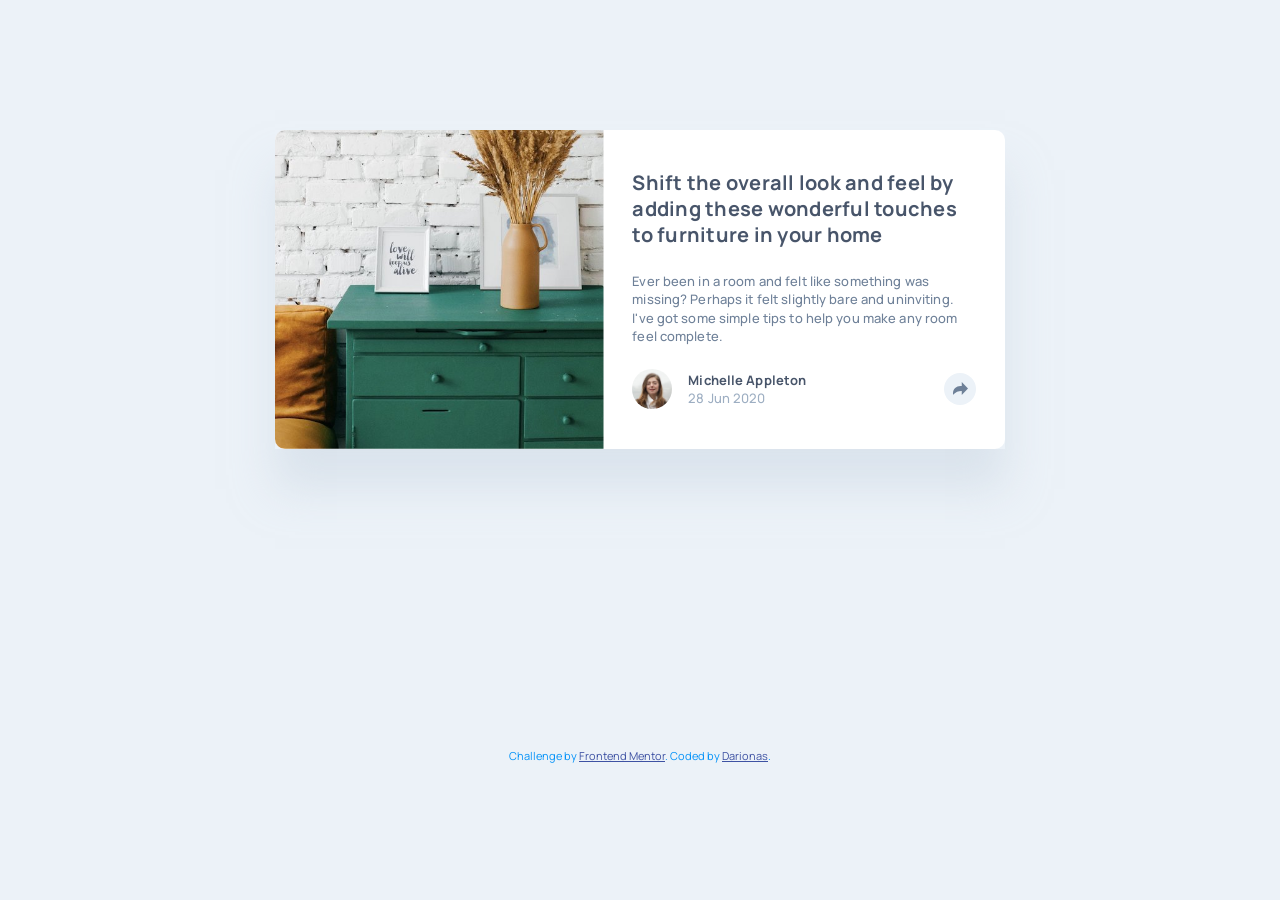
==== commit 12999249: "created README.md file" ====
--- a/index.html
+++ b/index.html
@@ -33,15 +33,15 @@
                         <p class="profile__name text-preset-2B">Michelle Appleton</p>
                         <time class="profile__time text-preset-2M">28 Jun 2020</time>
                     </div>
-                    <button class="share__icon" type="button" aria-expanded="false" aria-label="Share this article"><svg xmlns="http://www.w3.org/2000/svg" width="15" height="13"><path fill="#6E8098" d="M15 6.495L8.766.014V3.88H7.441C3.33 3.88 0 7.039 0 10.936v2.049l.589-.612C2.59 10.294 5.422 9.11 8.39 9.11h.375v3.867L15 6.495z"/></svg></button>
+                    <button class="share__icon" aria-controls="toast" type="button" aria-expanded="false" aria-label="Share this article"><svg xmlns="http://www.w3.org/2000/svg" width="15" height="13"><path fill="#6E8098" d="M15 6.495L8.766.014V3.88H7.441C3.33 3.88 0 7.039 0 10.936v2.049l.589-.612C2.59 10.294 5.422 9.11 8.39 9.11h.375v3.867L15 6.495z"/></svg></button>
                 </div>
             </div>
-            <div class="shareToast__content">
+            <div id="toast" class="shareToast__content">
                 <span class="shareToast__label text-preset-3">share</span>
                 <div class="shareToast__content--social">
-                    <span><img src="./images/icon-facebook.svg" alt="Facebook Icon"></span>
-                    <span><img src="./images/icon-twitter.svg" alt="Twitter Icon"></span>
-                    <span><img src="./images/icon-pinterest.svg" alt="Pinterest Icon"></span>
+                    <a class="social" href="https://www.facebook.com" target="_blank" rel="noopener noreferrer"><img src="./images/icon-facebook.svg" alt="Share on Facebook"></a>
+                    <a class="social" href="https://twitter.com" target="_blank" rel="noopener noreferrer"><img src="./images/icon-twitter.svg" alt="Share on Twitter"></a>
+                    <a class="social" href="https://pinterest.com" target="_blank" rel="noopener noreferrer"><img src="./images/icon-pinterest.svg" alt="Share on Pinterest"></a>
                 </div>
             </div>
         </article>
--- a/styles.css
+++ b/styles.css
@@ -85,8 +85,7 @@
 
 .shareToast__content--social {
     display: flex;
-    gap: clamp(0.5rem, 2vw, 1rem); /* responsive gap */
-    /* border: 1px solid white; */
+    gap: clamp(0.5rem, 2vw, 1rem);
 }
 
 /* PROFILE & DATE */
@@ -94,8 +93,7 @@
     display: flex;
     align-items: center;
     align-self: center;
-    gap: var(--spacing-200); /* 16px */
-    max-height: 3em;
+    gap: var(--spacing-200);
 }
 
 .profile__container img {
@@ -127,9 +125,14 @@
     background-color: var(--clr-grey-200);
 }
 
+.share__icon:hover {
+    outline: 2px solid var(--clr-grey-400);
+    outline-offset: 2px;
+}
+
 .share__icon:focus-visible {
-    outline: 3px solid var(--clr-grey-900);
-    outline-offset: 3px;
+    outline: 2px solid var(--clr-grey-900);
+    outline-offset: 2px;
 }
 
 .share__icon svg path {
@@ -221,22 +224,36 @@
     width: 100%;
 }
 
+.social:hover {
+    outline: 2px solid var(--clr-grey-400);
+    outline-offset: 2px;
+}
+
+.social:focus-visible {
+    outline: 2px solid var(--clr-white);
+    outline-offset: 2px;
+}
+
 /* TABLET LAYOUT */
 @media (min-width: 45rem) {
 
     .article__preview {
         grid-template-columns: 45% 55%;
         gap: 0;
-    }
-
-    .article__preview-content {
-        padding-block: 2.5rem;
     }
 
     .img__container {
         border-top-right-radius: 0px;
         border-bottom-left-radius: 10px;
         overflow: hidden;
+    }
+
+    .article__preview-content {
+        padding-block: 2.5rem;
+    }
+
+    .para {
+       margin-block: 1.5rem;
     }
 
     .furnAccessories_img {
@@ -253,7 +270,7 @@
         display: flex;
         position: absolute;
         right: -75px;
-        bottom: 110px;
+        bottom: 100px;
         padding: 1.6em 2.4em;
         border-radius: 10px;
         max-width: 15em;
@@ -273,3 +290,5 @@
 
 }
 
+/* DESKTOP LAYOUT */
+/* None */
